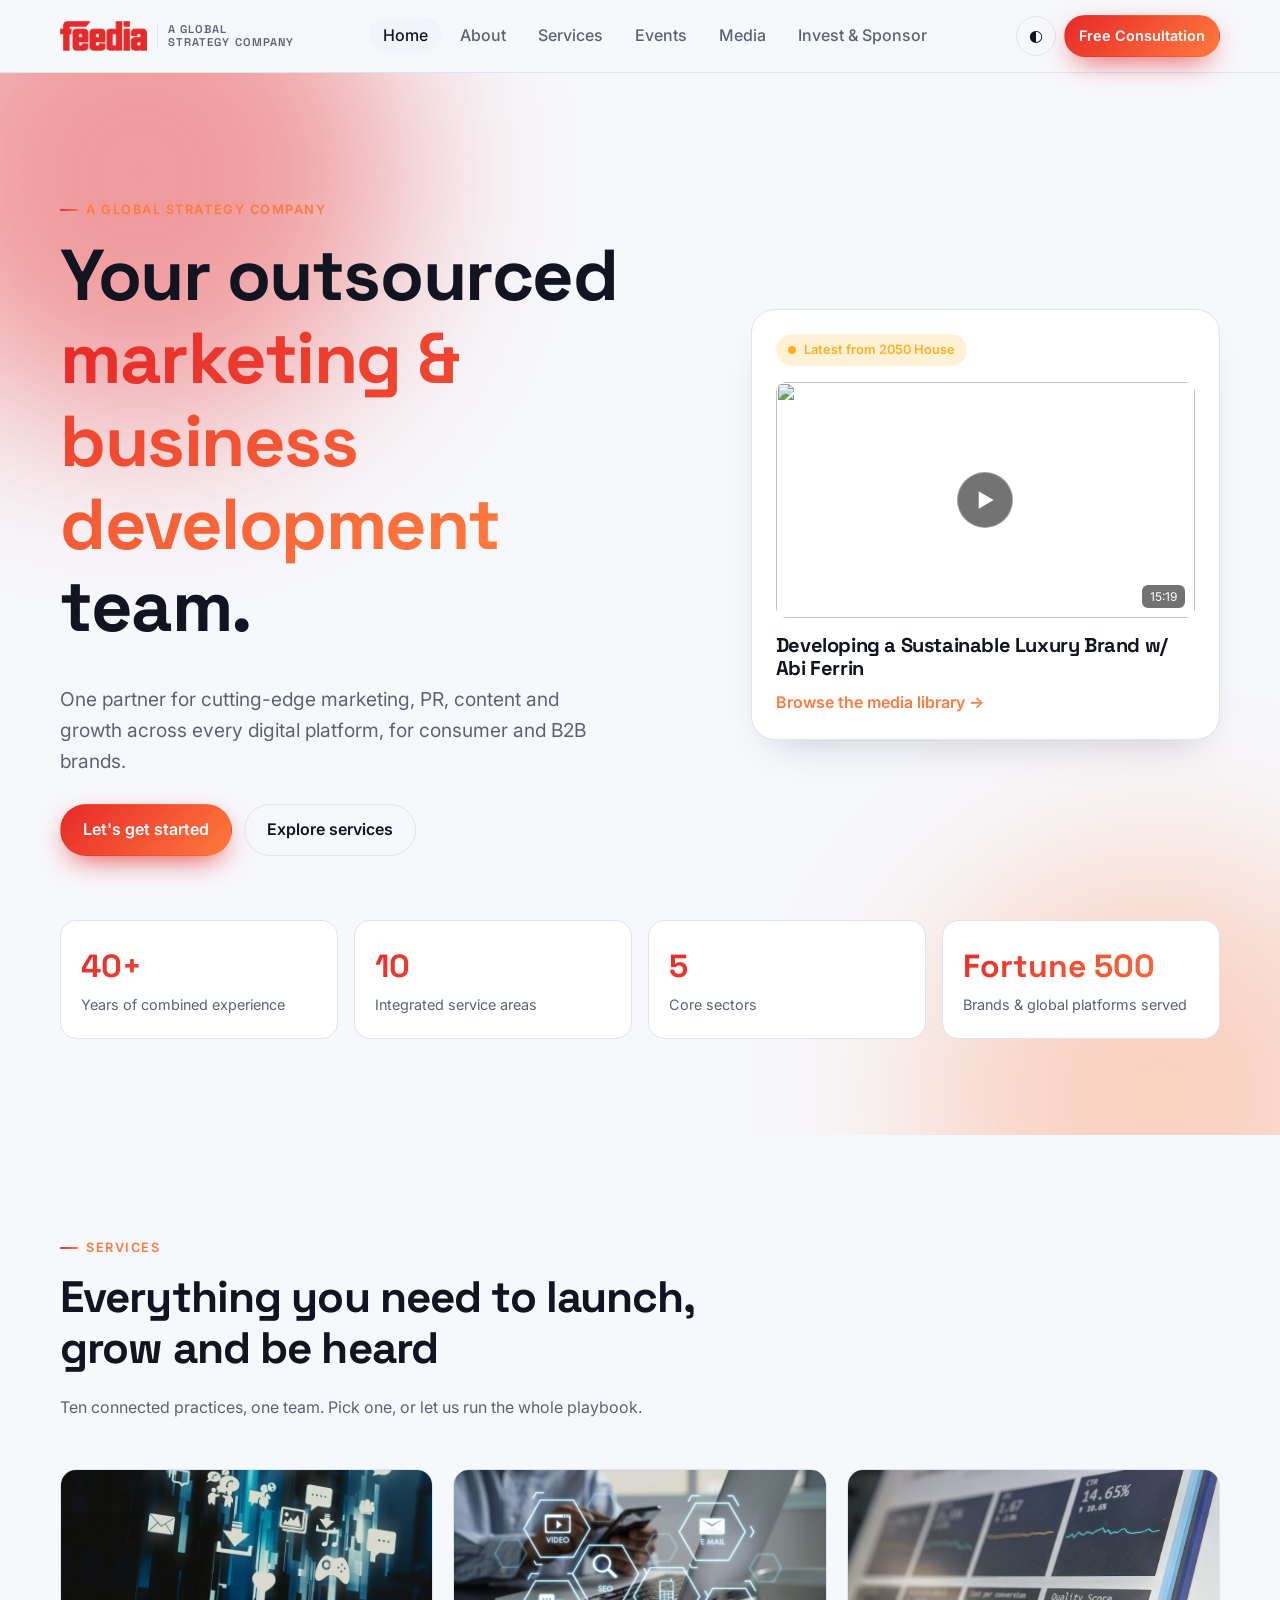
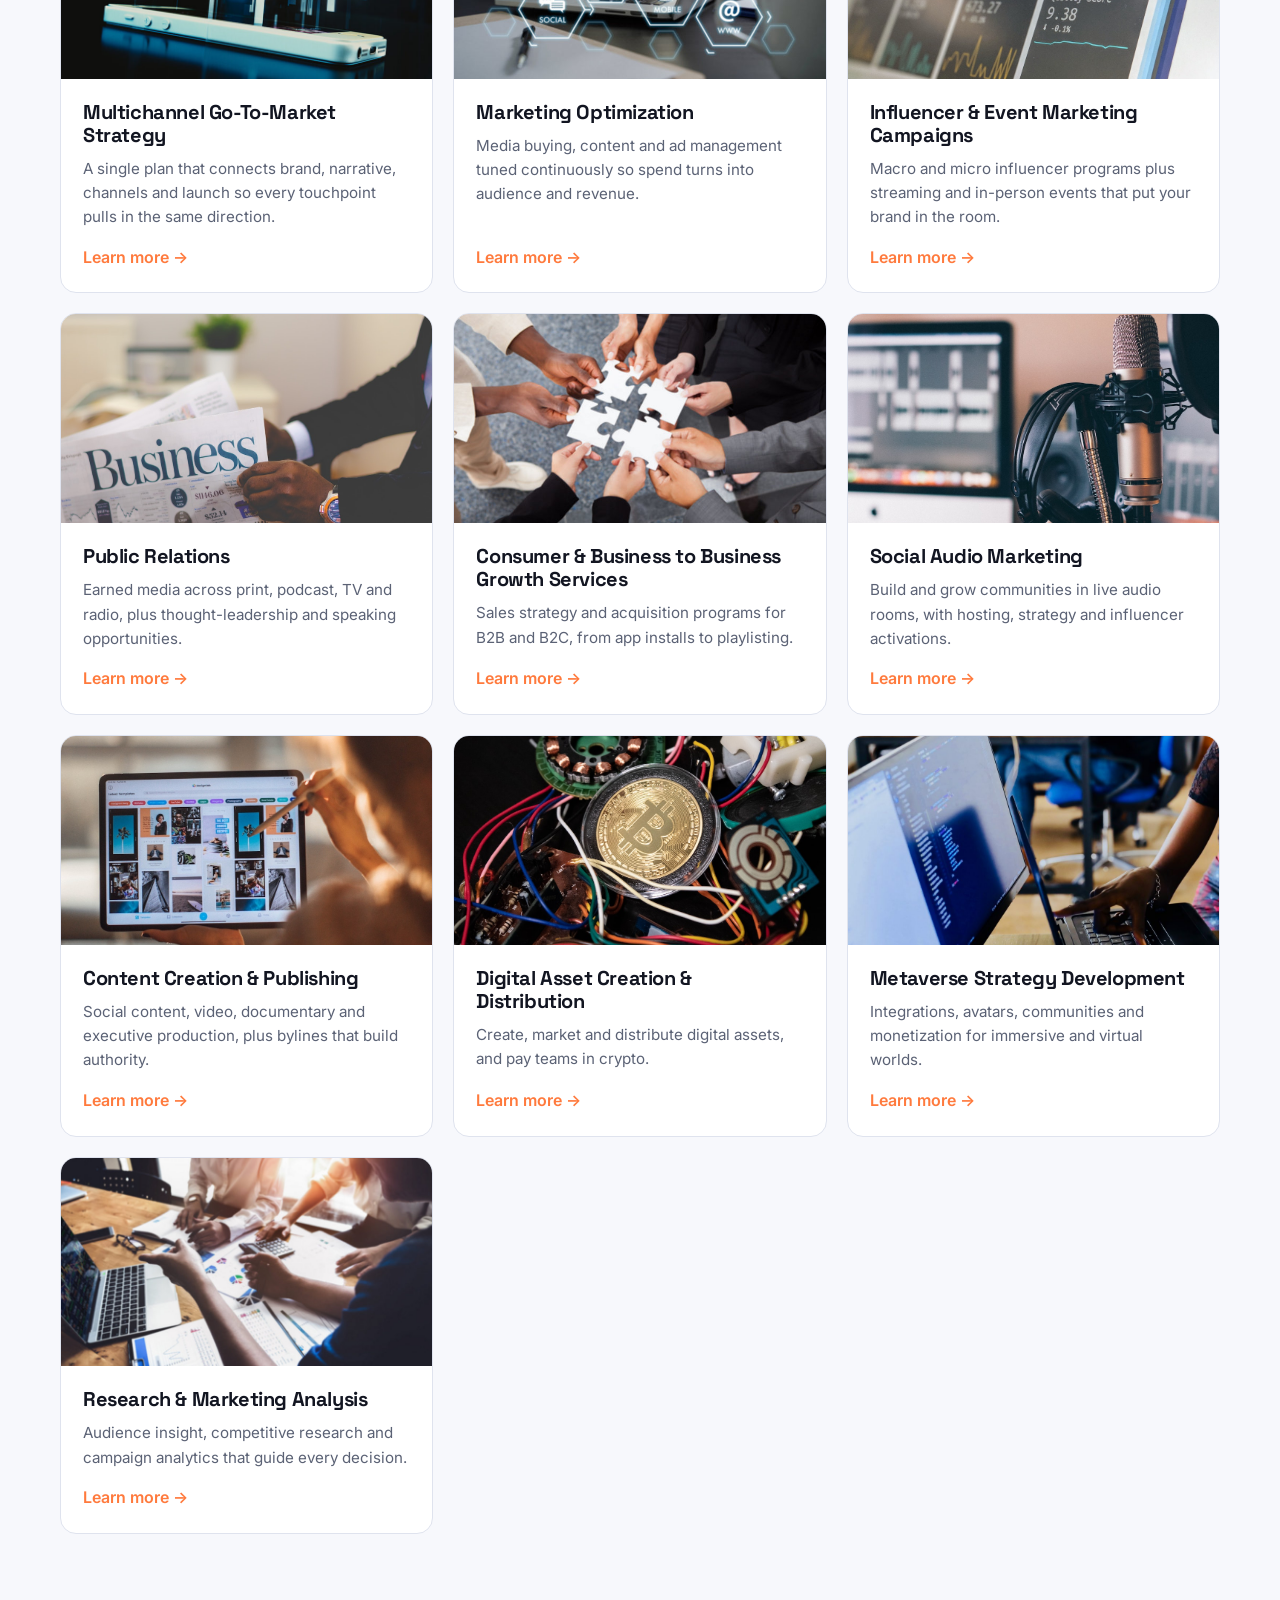
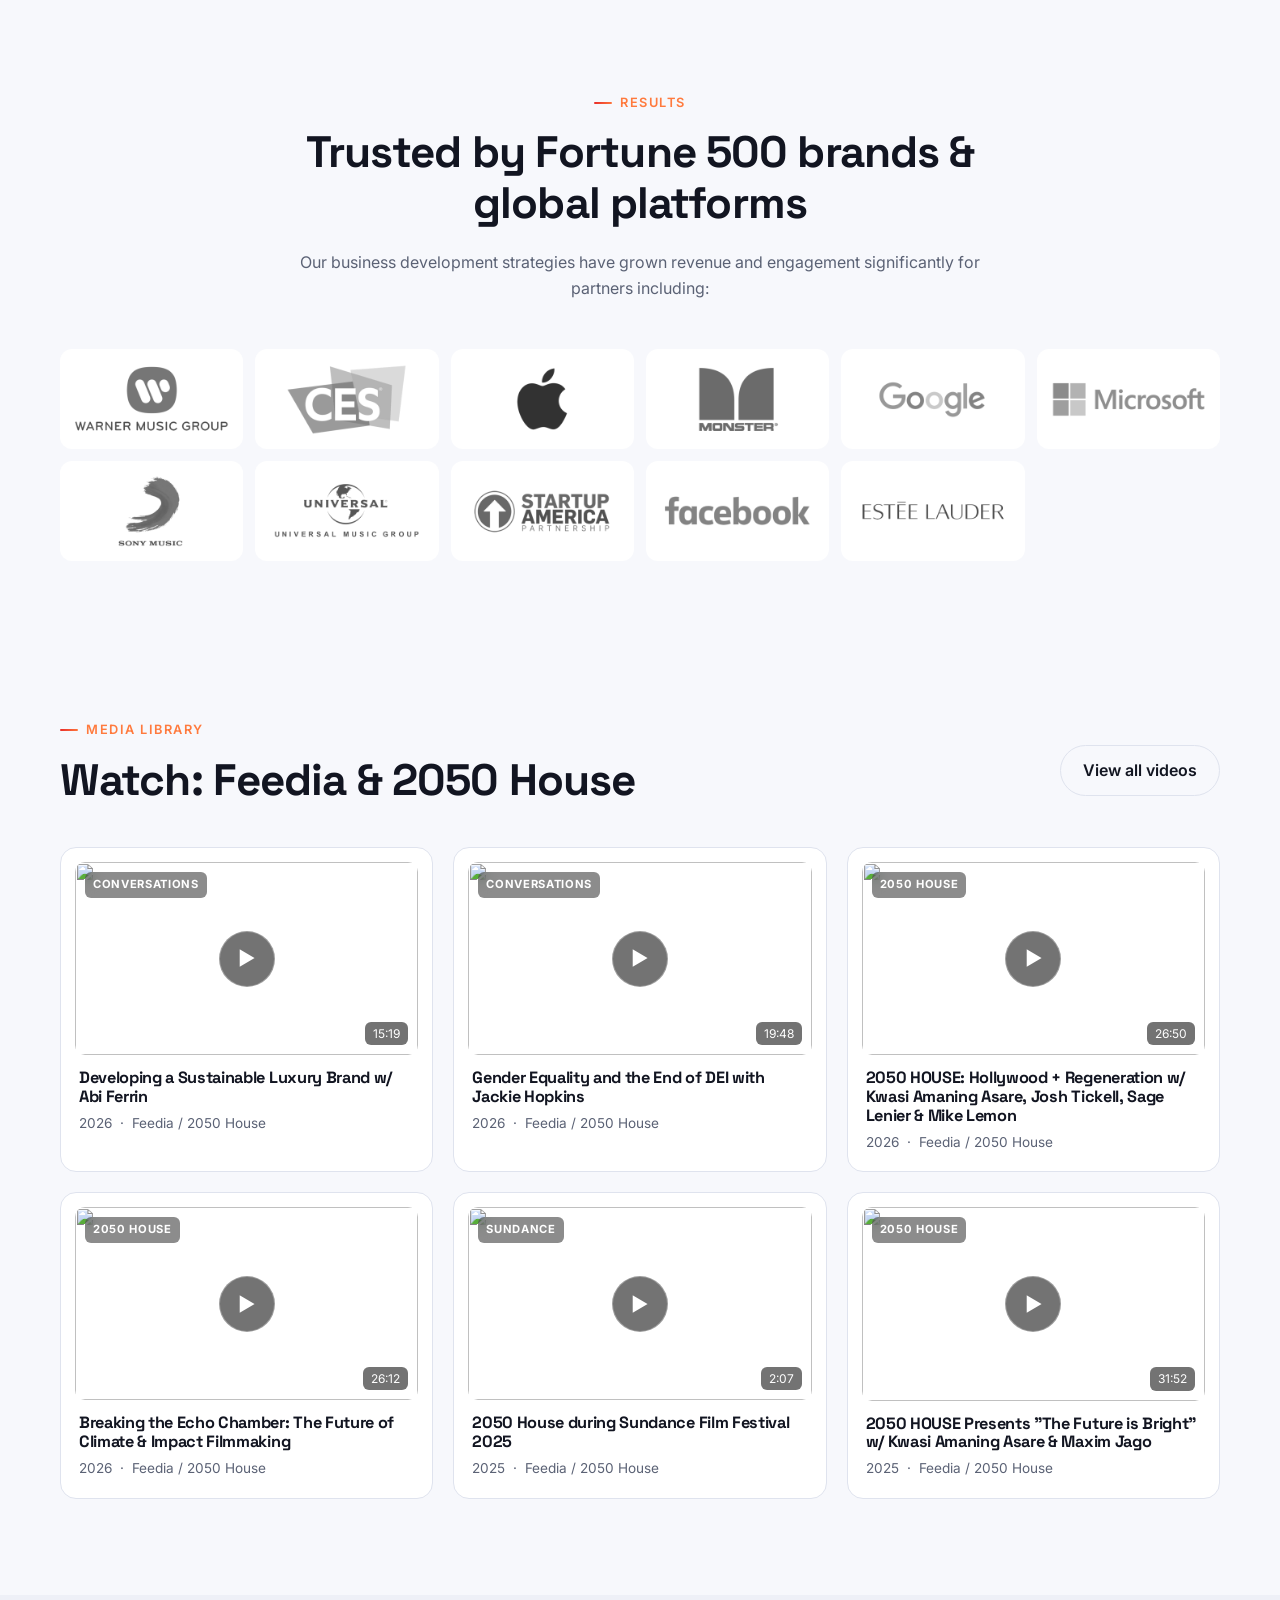
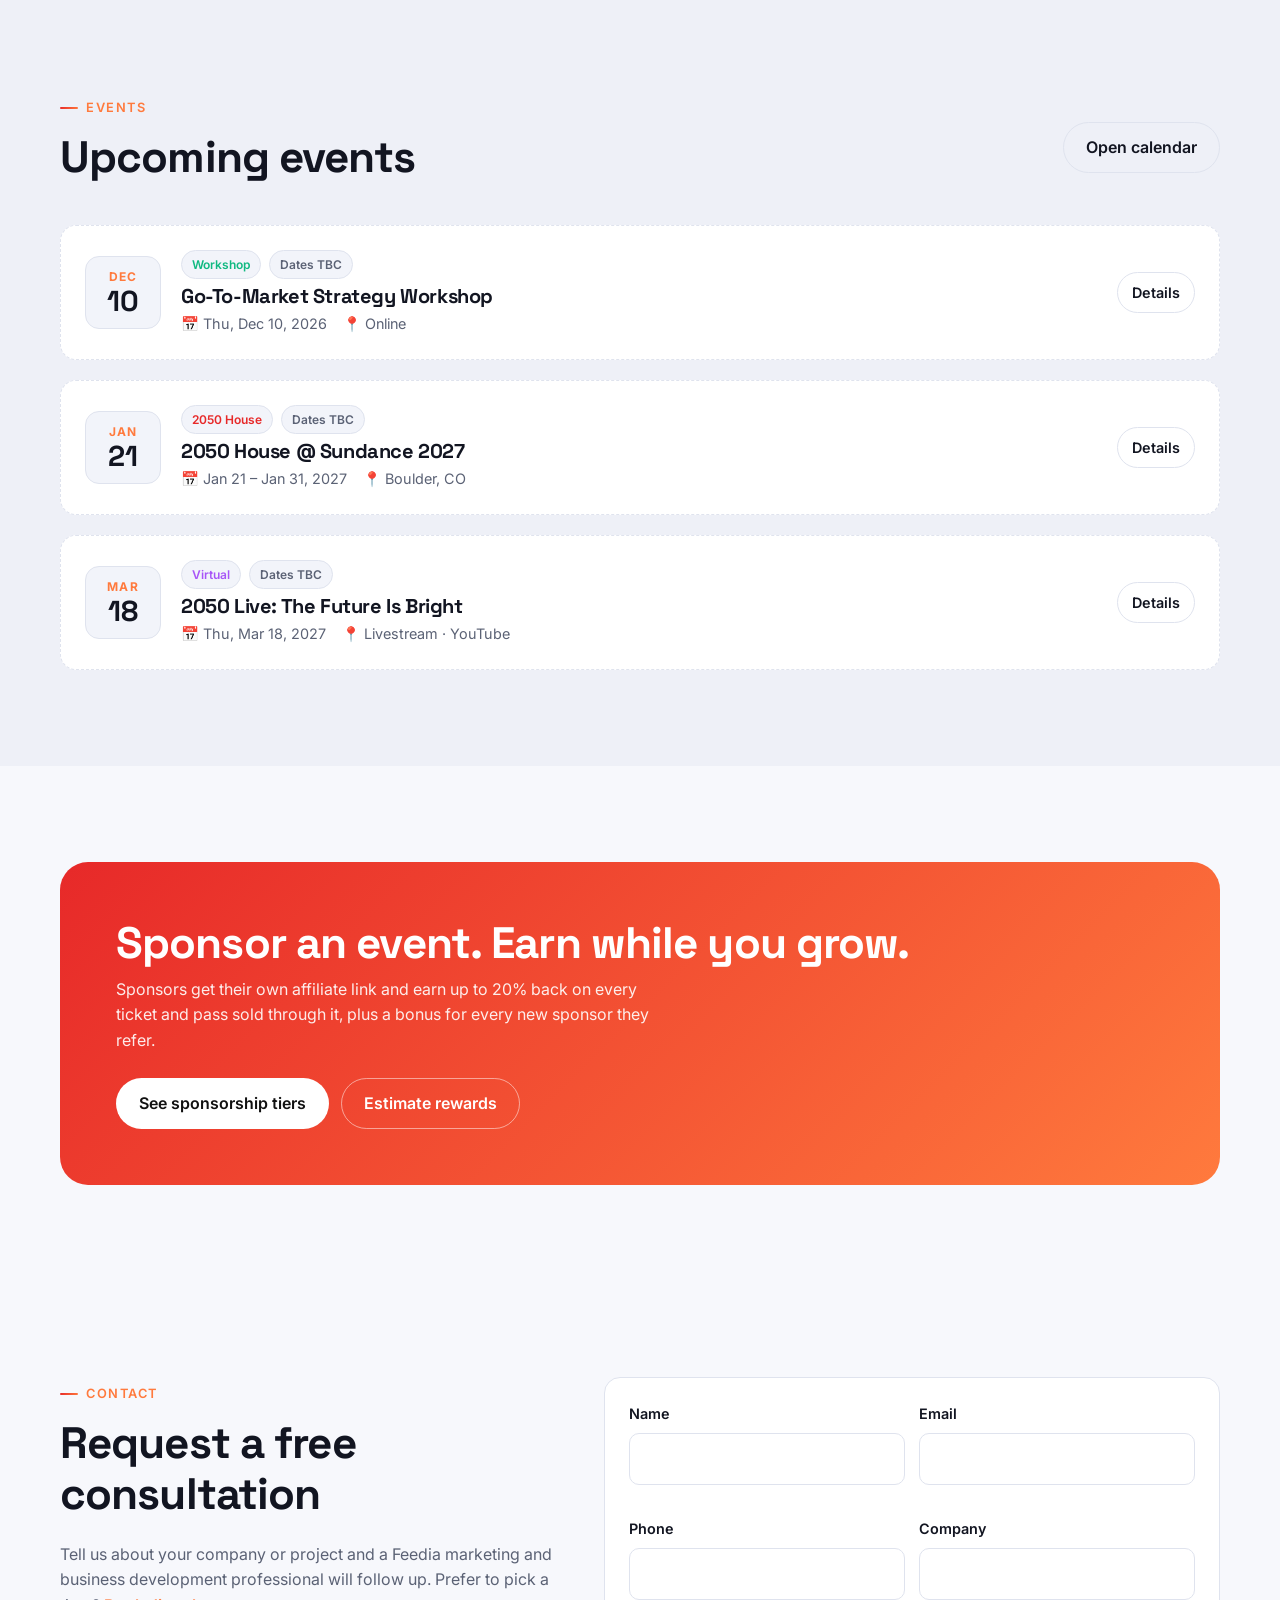
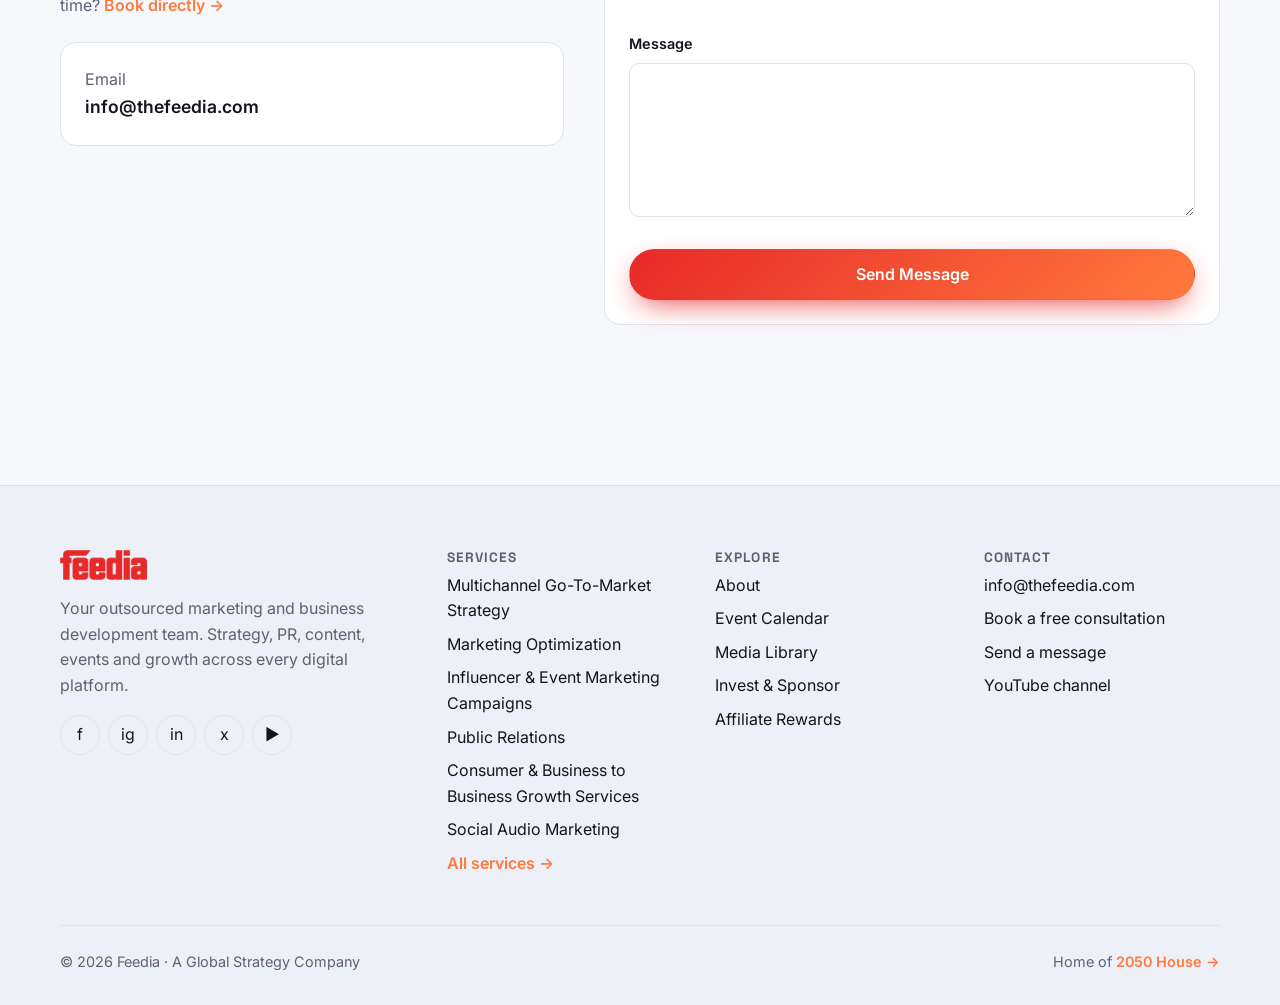
==== index.html @ c8b38d23 "Rebuild thefeedia.com as a modern static site Recreates the Feedia site (home, about, 10 services, c" ====
<!doctype html>
<html lang="en">
<head>
  <meta charset="utf-8">
  <meta name="viewport" content="width=device-width, initial-scale=1">
  <title>Feedia | Your Outsourced Marketing & Business Development Team</title>
  <meta name="description" content="Feedia is a global strategy company: marketing, PR, business development and growth for consumer and B2B brands, and home of 2050 House.">
  <meta property="og:title" content="Feedia | A Global Strategy Company">
  <meta property="og:description" content="Your outsourced marketing and business development team.">
  <meta property="og:image" content="assets/img/feedia-logo.png">
  <link rel="icon" href="assets/img/favicon.png">
  <link rel="preconnect" href="https://fonts.googleapis.com">
  <link rel="preconnect" href="https://fonts.gstatic.com" crossorigin>
  <link href="https://fonts.googleapis.com/css2?family=Inter:wght@400;500;600;700&family=Space+Grotesk:wght@500;700&display=swap" rel="stylesheet">
  <link rel="stylesheet" href="assets/css/styles.css">
</head>
<body data-page="home">
  <header id="site-header"></header>

  <main>
    <!-- Hero -->
    <section class="hero">
      <div class="container">
        <div class="hero-grid">
          <div>
            <span class="eyebrow">A Global Strategy Company</span>
            <h1>Your outsourced <span class="grad-text">marketing &amp; business development</span> team.</h1>
            <p class="lead">One partner for cutting-edge marketing, PR, content and growth across every digital platform, for consumer and B2B brands.</p>
            <div class="hero-cta">
              <a class="btn btn-primary" href="consultation.html">Let's get started</a>
              <a class="btn btn-ghost" href="services.html">Explore services</a>
            </div>
          </div>
          <div class="hero-card reveal" id="hero-feature"></div>
        </div>

        <div class="stats">
          <div class="stat reveal"><strong class="grad-text">40+</strong><span>Years of combined experience</span></div>
          <div class="stat reveal"><strong class="grad-text">10</strong><span>Integrated service areas</span></div>
          <div class="stat reveal"><strong class="grad-text">5</strong><span>Core sectors</span></div>
          <div class="stat reveal"><strong class="grad-text">Fortune 500</strong><span>Brands &amp; global platforms served</span></div>
        </div>
      </div>
    </section>

    <!-- Services -->
    <section class="section" id="services">
      <div class="container">
        <div class="section-head">
          <span class="eyebrow">Services</span>
          <h2>Everything you need to launch, grow and be heard</h2>
          <p class="muted">Ten connected practices, one team. Pick one, or let us run the whole playbook.</p>
        </div>
        <div class="grid grid-3" id="services-grid"></div>
      </div>
    </section>

    <!-- Clients -->
    <section class="section-sm">
      <div class="container">
        <div class="section-head center">
          <span class="eyebrow">Results</span>
          <h2>Trusted by Fortune 500 brands &amp; global platforms</h2>
          <p class="muted">Our business development strategies have grown revenue and engagement significantly for partners including:</p>
        </div>
        <div class="logo-wall" id="logo-wall"></div>
      </div>
    </section>

    <!-- Media -->
    <section class="section">
      <div class="container">
        <div class="toolbar">
          <div class="section-head" style="margin:0">
            <span class="eyebrow">Media Library</span>
            <h2>Watch: Feedia &amp; 2050 House</h2>
          </div>
          <a class="btn btn-ghost" href="media.html">View all videos</a>
        </div>
        <div class="grid grid-3" id="home-media"></div>
      </div>
    </section>

    <!-- Events -->
    <section class="section" style="background:var(--bg-2)">
      <div class="container">
        <div class="toolbar">
          <div class="section-head" style="margin:0">
            <span class="eyebrow">Events</span>
            <h2>Upcoming events</h2>
          </div>
          <a class="btn btn-ghost" href="events.html">Open calendar</a>
        </div>
        <div class="grid" id="home-events"></div>
      </div>
    </section>

    <!-- Sponsor CTA -->
    <section class="section">
      <div class="container">
        <div class="cta-band reveal">
          <div>
            <h2>Sponsor an event. Earn while you grow.</h2>
            <p style="margin:8px 0 0;opacity:.9;max-width:560px">Sponsors get their own affiliate link and earn up to 20% back on every ticket and pass sold through it, plus a bonus for every new sponsor they refer.</p>
          </div>
          <div style="display:flex;gap:12px;flex-wrap:wrap">
            <a class="btn btn-light" href="invest.html">See sponsorship tiers</a>
            <a class="btn btn-ghost" href="invest.html#calculator">Estimate rewards</a>
          </div>
        </div>
      </div>
    </section>

    <!-- Contact -->
    <section class="section" id="contact">
      <div class="container contact-split">
        <div>
          <span class="eyebrow">Contact</span>
          <h2>Request a free consultation</h2>
          <p class="muted">Tell us about your company or project and a Feedia marketing and business development professional will follow up. Prefer to pick a time? <a class="link-arrow" href="consultation.html">Book directly</a></p>
          <div class="card" style="margin-top:24px">
            <p style="margin:0" class="muted">Email</p>
            <a href="mailto:info@thefeedia.com" style="font-weight:600;font-size:1.1rem">info@thefeedia.com</a>
          </div>
        </div>
        <form class="card form-grid" id="contact-form" novalidate>
          <div class="field"><label for="c-name">Name</label><input class="input" id="c-name" name="Name" required autocomplete="name"></div>
          <div class="field"><label for="c-email">Email</label><input class="input" id="c-email" name="Email" type="email" required autocomplete="email"></div>
          <div class="field"><label for="c-phone">Phone</label><input class="input" id="c-phone" name="Phone" type="tel" autocomplete="tel"></div>
          <div class="field"><label for="c-company">Company</label><input class="input" id="c-company" name="Company" autocomplete="organization"></div>
          <div class="field full"><label for="c-msg">Message</label><textarea class="input" id="c-msg" name="Message" rows="5" required></textarea></div>
          <div class="full"><button class="btn btn-primary btn-block" type="submit">Send Message</button></div>
        </form>
      </div>
    </section>
  </main>

  <footer id="site-footer"></footer>

  <script src="assets/js/data.js"></script>
  <script src="assets/js/main.js"></script>
  <script>
    (function () {
      const F = window.FEEDIA, U = window.FeediaUI;

      // Hero feature video
      const hero = F.media.find(m => m.featured) || F.media[0];
      document.getElementById("hero-feature").innerHTML = `
        <span class="live-pill">Latest from 2050 House</span>
        <div class="thumb media-card" data-yt="${hero.yt}" tabindex="0" role="button" aria-label="Play ${U.esc(hero.title)}" style="margin-top:16px;padding:0;cursor:pointer">
          <img src="${U.ytThumb(hero.yt, "hqdefault")}" alt="">
          <span class="play" aria-hidden="true">▶</span>
          <span class="duration">${hero.duration}</span>
        </div>
        <h3 style="margin-top:16px">${U.esc(hero.title)}</h3>
        <a class="link-arrow" href="media.html">Browse the media library</a>`;

      // Services
      document.getElementById("services-grid").innerHTML = F.services.map(s => `
        <a class="card service-card lift reveal" href="services.html#${s.id}">
          <div class="img"><img src="${s.img}" alt="" loading="lazy"></div>
          <div class="body">
            <h3>${s.title}</h3>
            <p>${s.summary}</p>
            <span class="link-arrow">Learn more</span>
          </div>
        </a>`).join("");

      // Logos
      document.getElementById("logo-wall").innerHTML = F.clients.map(c => `<div class="reveal"><img src="${c.logo}" alt="${c.name}" title="${c.name}" loading="lazy"></div>`).join("");

      // Media
      const mediaEl = document.getElementById("home-media");
      mediaEl.innerHTML = F.media.slice(0, 6).map(U.mediaCard).join("");
      U.bindMediaCards(mediaEl);
      U.bindMediaCards(document.getElementById("hero-feature"));

      // Events
      const upcoming = F.events.filter(e => !U.isPast(e)).sort((a, b) => a.date.localeCompare(b.date)).slice(0, 3);
      document.getElementById("home-events").innerHTML = upcoming.length ? upcoming.map(ev => {
        const d = U.parseDate(ev.date), cat = F.categories[ev.category];
        return `<a class="card event-item lift reveal ${ev.tentative ? "tentative" : ""}" href="events.html#${ev.id}">
          <div class="date-chip"><span class="m">${U.MONTHS[d.getMonth()]}</span><span class="d">${d.getDate()}</span></div>
          <div>
            <div style="display:flex;gap:8px;flex-wrap:wrap;margin-bottom:6px"><span class="tag" style="color:${cat.color}">${cat.label}</span>${ev.tentative ? '<span class="tag">Dates TBC</span>' : ""}</div>
            <h3 style="margin:0 0 4px">${U.esc(ev.title)}</h3>
            <div class="event-meta"><span>📅 ${U.fmtRange(ev)}</span><span>📍 ${U.esc(ev.location)}</span></div>
          </div>
          <span class="btn btn-ghost btn-sm">Details</span>
        </a>`;
      }).join("") : `<div class="empty">New events are being scheduled. Check back soon.</div>`;

      U.observeReveal();
      U.wireForm(document.getElementById("contact-form"), d => `Consultation request from ${d.Name}${d.Company ? " (" + d.Company + ")" : ""}`);
    })();
  </script>
</body>
</html>
---- assets/css/styles.css ----
/* =========================================================
   The Feedia — modern site styles
   ========================================================= */
:root {
  --bg: #0b0c10;
  --bg-2: #12141b;
  --surface: #171a23;
  --surface-2: #1e2230;
  --border: #2a2f40;
  --text: #eef0f6;
  --muted: #9aa1b5;
  --brand: #e72929;
  --brand-2: #ff7a3d;
  --accent: #ffb020;
  --success: #2fd38a;
  --warning: #ffb547;
  --radius: 16px;
  --radius-sm: 10px;
  --shadow: 0 20px 50px -20px rgba(0, 0, 0, .6);
  --grad: linear-gradient(135deg, var(--brand) 0%, var(--brand-2) 100%);
  --max: 1200px;
  color-scheme: dark;
}

@media (prefers-color-scheme: light) {
  :root:not([data-theme="dark"]) {
    --bg: #f7f8fc; --bg-2: #eef0f7; --surface: #ffffff; --surface-2: #f2f4fa;
    --border: #dfe3ee; --text: #121521; --muted: #5b6275;
    --shadow: 0 20px 40px -24px rgba(20, 24, 40, .25);
    color-scheme: light;
  }
}
:root[data-theme="light"] {
  --bg: #f7f8fc; --bg-2: #eef0f7; --surface: #ffffff; --surface-2: #f2f4fa;
  --border: #dfe3ee; --text: #121521; --muted: #5b6275;
  --shadow: 0 20px 40px -24px rgba(20, 24, 40, .25);
  color-scheme: light;
}

*, *::before, *::after { box-sizing: border-box; }
html { scroll-behavior: smooth; }
body {
  margin: 0;
  font-family: "Inter", system-ui, -apple-system, "Segoe UI", Roboto, sans-serif;
  background: var(--bg);
  color: var(--text);
  line-height: 1.6;
  -webkit-font-smoothing: antialiased;
}
img { max-width: 100%; display: block; }
a { color: inherit; text-decoration: none; }
button, input, select, textarea { font: inherit; color: inherit; }
h1, h2, h3, h4 { font-family: "Space Grotesk", "Inter", sans-serif; line-height: 1.15; margin: 0 0 .5em; letter-spacing: -.02em; }
h1 { font-size: clamp(2.4rem, 6vw, 4.5rem); }
h2 { font-size: clamp(1.8rem, 4vw, 2.75rem); }
h3 { font-size: 1.25rem; }
p { margin: 0 0 1em; }
.muted { color: var(--muted); }
.grad-text { background: var(--grad); -webkit-background-clip: text; background-clip: text; color: transparent; }
.sr-only { position: absolute; width: 1px; height: 1px; overflow: hidden; clip: rect(0 0 0 0); white-space: nowrap; }

.container { width: 100%; max-width: var(--max); margin: 0 auto; padding: 0 20px; }
.section { padding: 96px 0; }
.section-sm { padding: 56px 0; }
.section-head { max-width: 720px; margin-bottom: 48px; }
.section-head.center { margin-inline: auto; text-align: center; }
.eyebrow {
  display: inline-flex; align-items: center; gap: 8px;
  font-size: .8rem; font-weight: 600; letter-spacing: .12em; text-transform: uppercase;
  color: var(--brand-2); margin-bottom: 14px;
}
.eyebrow::before { content: ""; width: 18px; height: 2px; background: var(--grad); border-radius: 2px; }

/* ---------- Buttons ---------- */
.btn {
  display: inline-flex; align-items: center; justify-content: center; gap: 8px;
  padding: 12px 22px; border-radius: 999px; border: 1px solid transparent;
  font-weight: 600; cursor: pointer; transition: transform .15s ease, box-shadow .2s ease, background .2s ease;
  white-space: nowrap;
}
.btn:hover { transform: translateY(-1px); }
.btn:focus-visible { outline: 2px solid var(--brand-2); outline-offset: 3px; }
.btn-primary { background: var(--grad); color: #fff; box-shadow: 0 10px 30px -10px var(--brand); }
.btn-ghost { background: transparent; border-color: var(--border); }
.btn-ghost:hover { background: var(--surface-2); }
.btn-sm { padding: 8px 14px; font-size: .9rem; }
.btn-block { width: 100%; }

/* ---------- Header ---------- */
.site-header {
  position: sticky; top: 0; z-index: 50;
  background: color-mix(in srgb, var(--bg) 80%, transparent);
  backdrop-filter: saturate(160%) blur(14px);
  border-bottom: 1px solid var(--border);
}
.nav { display: flex; align-items: center; justify-content: space-between; height: 72px; gap: 16px; }
.logo { display: flex; align-items: center; gap: 10px; font-family: "Space Grotesk", sans-serif; font-weight: 700; font-size: 1.25rem; }
.logo img { height: 30px; width: auto; }
.logo small { font-size: .7rem; font-weight: 600; letter-spacing: .1em; text-transform: uppercase; color: var(--muted); border-left: 1px solid var(--border); padding-left: 10px; line-height: 1.2; }
@media (max-width: 520px) { .logo small { display: none; } }
.nav-links { display: flex; align-items: center; gap: 4px; list-style: none; margin: 0; padding: 0; }
.nav-links a { padding: 8px 14px; border-radius: 999px; color: var(--muted); font-weight: 500; transition: color .2s, background .2s; }
.nav-links a:hover, .nav-links a.active { color: var(--text); background: var(--surface-2); }
.nav-actions { display: flex; align-items: center; gap: 8px; }
.icon-btn { width: 40px; height: 40px; border-radius: 999px; border: 1px solid var(--border); background: transparent; cursor: pointer; display: grid; place-items: center; }
.menu-toggle { display: none; }

@media (max-width: 900px) {
  .menu-toggle { display: grid; }
  .nav-links {
    position: fixed; inset: 72px 0 auto 0; flex-direction: column; align-items: stretch;
    background: var(--bg); border-bottom: 1px solid var(--border); padding: 12px 20px 20px;
    transform: translateY(-120%); transition: transform .25s ease; z-index: -1;
  }
  .nav-links.open { transform: translateY(0); }
  .nav-links a { display: block; padding: 12px 14px; }
  .nav-actions .btn { display: none; }
}

/* ---------- Hero ---------- */
.hero { position: relative; padding: 120px 0 96px; overflow: hidden; }
.hero::before, .hero::after {
  content: ""; position: absolute; border-radius: 50%; filter: blur(90px); opacity: .45; z-index: -1;
}
.hero::before { width: 520px; height: 520px; background: var(--brand); top: -160px; left: -120px; }
.hero::after { width: 480px; height: 480px; background: var(--brand-2); bottom: -200px; right: -120px; opacity: .3; }
.hero-grid { display: grid; grid-template-columns: 1.15fr .85fr; gap: 56px; align-items: center; }
.hero p.lead { font-size: 1.2rem; color: var(--muted); max-width: 560px; }
.hero-cta { display: flex; flex-wrap: wrap; gap: 12px; margin-top: 28px; }
.hero-card {
  background: var(--surface); border: 1px solid var(--border); border-radius: 24px; padding: 24px; box-shadow: var(--shadow);
}
.live-pill { display: inline-flex; align-items: center; gap: 8px; font-size: .8rem; font-weight: 600; padding: 6px 12px; border-radius: 999px; background: color-mix(in srgb, var(--accent) 18%, transparent); color: var(--accent); }
.live-pill::before { content: ""; width: 8px; height: 8px; border-radius: 50%; background: var(--accent); animation: pulse 1.6s infinite; }
@keyframes pulse { 0%,100% { opacity: 1 } 50% { opacity: .3 } }
.stats { display: grid; grid-template-columns: repeat(4, 1fr); gap: 16px; margin-top: 64px; }
.stat { background: var(--surface); border: 1px solid var(--border); border-radius: var(--radius); padding: 20px; }
.stat strong { display: block; font-family: "Space Grotesk", sans-serif; font-size: 2rem; }
.stat span { color: var(--muted); font-size: .9rem; }
@media (max-width: 900px) {
  .hero { padding: 72px 0 64px; }
  .hero-grid { grid-template-columns: 1fr; }
  .stats { grid-template-columns: repeat(2, 1fr); }
}

.page-hero { padding: 80px 0 40px; position: relative; overflow: hidden; }
.page-hero::before { content: ""; position: absolute; width: 600px; height: 400px; border-radius: 50%; background: var(--brand); filter: blur(120px); opacity: .25; top: -200px; left: 50%; transform: translateX(-50%); z-index: -1; }
.page-hero p { color: var(--muted); font-size: 1.15rem; max-width: 640px; }

/* ---------- Cards & grids ---------- */
.grid { display: grid; gap: 20px; }
.grid-2 { grid-template-columns: repeat(2, 1fr); }
.grid-3 { grid-template-columns: repeat(3, 1fr); }
.grid-4 { grid-template-columns: repeat(4, 1fr); }
@media (max-width: 1000px) { .grid-4 { grid-template-columns: repeat(2, 1fr); } .grid-3 { grid-template-columns: repeat(2, 1fr); } }
@media (max-width: 640px) { .grid-2, .grid-3, .grid-4 { grid-template-columns: 1fr; } }

.card {
  background: var(--surface); border: 1px solid var(--border); border-radius: var(--radius); padding: 24px;
  transition: transform .2s ease, border-color .2s ease, box-shadow .2s ease;
}
.card:hover { border-color: color-mix(in srgb, var(--brand) 50%, var(--border)); }
.card.lift:hover { transform: translateY(-4px); box-shadow: var(--shadow); }
.card-icon { width: 48px; height: 48px; border-radius: 12px; display: grid; place-items: center; font-size: 1.4rem; background: color-mix(in srgb, var(--brand) 18%, transparent); margin-bottom: 16px; }

.tag { display: inline-flex; align-items: center; padding: 4px 10px; font-size: .75rem; font-weight: 600; border-radius: 999px; background: var(--surface-2); border: 1px solid var(--border); color: var(--muted); }
.tag.brand { background: color-mix(in srgb, var(--brand) 18%, transparent); color: #ff6b6b; border-color: transparent; }
.tag.cyan { background: color-mix(in srgb, var(--brand-2) 16%, transparent); color: var(--brand-2); border-color: transparent; }
.tag.pink { background: color-mix(in srgb, var(--accent) 16%, transparent); color: var(--accent); border-color: transparent; }
.tag.green { background: color-mix(in srgb, var(--success) 16%, transparent); color: var(--success); border-color: transparent; }

/* thumbnail (generated gradient art) */
.thumb { position: relative; aspect-ratio: 16/9; border-radius: var(--radius-sm); overflow: hidden; display: grid; place-items: center; color: #fff; font-size: 2.2rem; }
.thumb .badge { position: absolute; top: 10px; left: 10px; font-size: .7rem; font-weight: 700; letter-spacing: .06em; text-transform: uppercase; background: rgba(0,0,0,.45); padding: 4px 8px; border-radius: 6px; backdrop-filter: blur(6px); }
.thumb .duration { position: absolute; bottom: 10px; right: 10px; font-size: .75rem; background: rgba(0,0,0,.55); padding: 2px 8px; border-radius: 6px; }

/* ---------- Event list items ---------- */
.event-item { display: grid; grid-template-columns: 76px 1fr auto; gap: 20px; align-items: center; }
.date-chip { text-align: center; border-radius: 14px; padding: 10px 0; background: var(--surface-2); border: 1px solid var(--border); }
.date-chip .m { display: block; font-size: .75rem; letter-spacing: .1em; text-transform: uppercase; color: var(--brand-2); font-weight: 700; }
.date-chip .d { display: block; font-family: "Space Grotesk", sans-serif; font-size: 1.8rem; font-weight: 700; line-height: 1.1; }
.event-meta { display: flex; flex-wrap: wrap; gap: 8px 16px; color: var(--muted); font-size: .9rem; }
@media (max-width: 640px) { .event-item { grid-template-columns: 64px 1fr; } .event-item > .btn, .event-item > .actions { grid-column: 1 / -1; } }

/* ---------- Calendar ---------- */
.toolbar { display: flex; flex-wrap: wrap; gap: 12px; align-items: center; justify-content: space-between; margin-bottom: 20px; }
.toolbar .group { display: flex; flex-wrap: wrap; gap: 8px; align-items: center; }
.seg { display: inline-flex; padding: 4px; background: var(--surface); border: 1px solid var(--border); border-radius: 999px; }
.seg button { border: 0; background: transparent; padding: 8px 16px; border-radius: 999px; cursor: pointer; color: var(--muted); font-weight: 600; }
.seg button.active { background: var(--surface-2); color: var(--text); box-shadow: inset 0 0 0 1px var(--border); }
.chip { border: 1px solid var(--border); background: var(--surface); padding: 8px 14px; border-radius: 999px; cursor: pointer; font-size: .9rem; color: var(--muted); font-weight: 500; }
.chip.active { background: var(--grad); color: #fff; border-color: transparent; }
.input, .select, textarea.input {
  width: 100%; padding: 12px 14px; border-radius: var(--radius-sm); border: 1px solid var(--border); background: var(--surface); outline: none; transition: border-color .2s;
}
.input:focus, .select:focus { border-color: var(--brand); }
.search { position: relative; min-width: 240px; }
.search .input { padding-left: 40px; border-radius: 999px; }
.search::before { content: "⌕"; position: absolute; left: 14px; top: 50%; transform: translateY(-52%); color: var(--muted); font-size: 1.2rem; }

.calendar { background: var(--surface); border: 1px solid var(--border); border-radius: var(--radius); overflow: hidden; }
.cal-head { display: flex; align-items: center; justify-content: space-between; padding: 16px 20px; border-bottom: 1px solid var(--border); }
.cal-head h3 { margin: 0; }
.cal-grid { display: grid; grid-template-columns: repeat(7, minmax(0, 1fr)); }
.cal-dow { padding: 10px; text-align: center; font-size: .75rem; font-weight: 700; letter-spacing: .08em; text-transform: uppercase; color: var(--muted); border-bottom: 1px solid var(--border); }
.cal-cell { min-height: 112px; padding: 8px; border-right: 1px solid var(--border); border-bottom: 1px solid var(--border); position: relative; }
.cal-cell:nth-child(7n) { border-right: 0; }
.cal-cell.other { opacity: .35; }
.cal-cell.today .num { background: var(--grad); color: #fff; }
.cal-cell .num { display: inline-grid; place-items: center; width: 28px; height: 28px; border-radius: 50%; font-size: .85rem; font-weight: 600; }
.cal-event { display: block; width: 100%; text-align: left; margin-top: 4px; padding: 4px 8px; font-size: .75rem; font-weight: 600; border-radius: 6px; border: 0; cursor: pointer; overflow: hidden; text-overflow: ellipsis; white-space: nowrap; color: #fff; }
@media (max-width: 720px) {
  .cal-cell { min-height: 64px; padding: 4px; }
  .cal-event { font-size: 0; height: 6px; padding: 0; margin-top: 3px; }
}

/* ---------- Modal / lightbox ---------- */
.modal { position: fixed; inset: 0; z-index: 100; display: none; align-items: center; justify-content: center; padding: 20px; background: rgba(5, 6, 10, .75); backdrop-filter: blur(8px); }
.modal.open { display: flex; animation: fade .2s ease; }
@keyframes fade { from { opacity: 0 } to { opacity: 1 } }
.modal-box { position: relative; width: 100%; max-width: 760px; max-height: 90vh; overflow: auto; background: var(--surface); border: 1px solid var(--border); border-radius: 20px; padding: 28px; box-shadow: var(--shadow); }
.modal-close { position: absolute; top: 14px; right: 14px; }
.player { aspect-ratio: 16/9; border-radius: var(--radius-sm); overflow: hidden; background: #000; margin-bottom: 20px; display: grid; place-items: center; }
.player iframe, .player video { width: 100%; height: 100%; border: 0; }

/* ---------- Pricing / tiers ---------- */
.tier { display: flex; flex-direction: column; position: relative; }
.tier.featured { border-color: transparent; background: linear-gradient(var(--surface), var(--surface)) padding-box, var(--grad) border-box; border: 1px solid transparent; }
.tier .price { font-family: "Space Grotesk", sans-serif; font-size: 2.4rem; font-weight: 700; }
.tier .price small { font-size: 1rem; color: var(--muted); font-weight: 500; }
.tier ul { list-style: none; padding: 0; margin: 20px 0 24px; display: grid; gap: 10px; flex: 1; }
.tier li { display: flex; gap: 10px; color: var(--muted); }
.tier li::before { content: "✓"; color: var(--success); font-weight: 700; }
.ribbon { position: absolute; top: -12px; right: 20px; background: var(--grad); color: #fff; font-size: .75rem; font-weight: 700; padding: 4px 12px; border-radius: 999px; }
.reward-rate { display: flex; align-items: baseline; gap: 6px; padding: 10px 14px; border-radius: 10px; background: color-mix(in srgb, var(--success) 12%, transparent); color: var(--success); font-weight: 600; margin-top: 12px; }

/* calculator */
.calc { display: grid; grid-template-columns: 1fr 1fr; gap: 28px; }
.field { display: grid; gap: 8px; margin-bottom: 18px; }
.field label { font-weight: 600; font-size: .9rem; }
.field .row { display: flex; justify-content: space-between; color: var(--muted); font-size: .85rem; }
input[type="range"] { width: 100%; accent-color: var(--brand); }
.result-box { background: var(--bg-2); border: 1px solid var(--border); border-radius: var(--radius); padding: 24px; }
.result-line { display: flex; justify-content: space-between; padding: 10px 0; border-bottom: 1px dashed var(--border); color: var(--muted); }
.result-line strong { color: var(--text); }
.result-total { font-family: "Space Grotesk", sans-serif; font-size: 2.6rem; font-weight: 700; }
@media (max-width: 820px) { .calc { grid-template-columns: 1fr; } }

.steps { counter-reset: step; }
.step { position: relative; padding-left: 64px; }
.step::before { counter-increment: step; content: counter(step); position: absolute; left: 0; top: 0; width: 44px; height: 44px; border-radius: 12px; display: grid; place-items: center; background: var(--grad); color: #fff; font-weight: 700; font-family: "Space Grotesk", sans-serif; }

.ref-box { display: flex; gap: 8px; }
.ref-box .input { font-family: ui-monospace, SFMono-Regular, Menlo, monospace; font-size: .9rem; }

/* table */
.table-wrap { overflow-x: auto; border: 1px solid var(--border); border-radius: var(--radius); }
table { width: 100%; border-collapse: collapse; min-width: 560px; }
th, td { padding: 14px 16px; text-align: left; border-bottom: 1px solid var(--border); }
th { font-size: .8rem; text-transform: uppercase; letter-spacing: .06em; color: var(--muted); background: var(--surface); }
tr:last-child td { border-bottom: 0; }

/* ---------- CTA & footer ---------- */
.cta-band { border-radius: 28px; padding: 56px; background: var(--grad); color: #fff; display: flex; flex-wrap: wrap; gap: 24px; align-items: center; justify-content: space-between; }
.cta-band h2 { margin: 0; }
.cta-band .btn-ghost { border-color: rgba(255,255,255,.5); color: #fff; }
.cta-band .btn-light { background: #fff; color: #111; }
@media (max-width: 640px) { .cta-band { padding: 32px 24px; } }

.newsletter { display: flex; gap: 8px; max-width: 440px; }
.newsletter .input { border-radius: 999px; }

.site-footer { border-top: 1px solid var(--border); padding: 64px 0 32px; margin-top: 64px; background: var(--bg-2); }
.footer-grid { display: grid; grid-template-columns: 1.5fr 1fr 1fr 1fr; gap: 32px; }
.footer-grid h4 { font-size: .85rem; text-transform: uppercase; letter-spacing: .08em; color: var(--muted); }
.footer-grid ul { list-style: none; padding: 0; margin: 0; display: grid; gap: 8px; }
.footer-grid a:hover { color: var(--brand-2); }
.socials { display: flex; gap: 8px; margin-top: 16px; }
.footer-bottom { display: flex; flex-wrap: wrap; justify-content: space-between; gap: 12px; margin-top: 48px; padding-top: 24px; border-top: 1px solid var(--border); color: var(--muted); font-size: .9rem; }
@media (max-width: 820px) { .footer-grid { grid-template-columns: 1fr 1fr; } }
@media (max-width: 520px) { .footer-grid { grid-template-columns: 1fr; } }

.toast { position: fixed; bottom: 24px; left: 50%; transform: translate(-50%, 140%); background: var(--surface-2); border: 1px solid var(--border); padding: 12px 20px; border-radius: 999px; box-shadow: var(--shadow); transition: transform .3s ease; z-index: 200; font-weight: 500; }
.toast.show { transform: translate(-50%, 0); }

.empty { text-align: center; padding: 48px 20px; color: var(--muted); border: 1px dashed var(--border); border-radius: var(--radius); }

.reveal { opacity: 0; transform: translateY(16px); transition: opacity .6s ease, transform .6s ease; }
.reveal.in { opacity: 1; transform: none; }
@media (prefers-reduced-motion: reduce) { .reveal { opacity: 1; transform: none; transition: none; } html { scroll-behavior: auto; } }

/* ---------- Feedia additions ---------- */
.thumb img { position: absolute; inset: 0; width: 100%; height: 100%; object-fit: cover; transition: transform .4s ease; }
.media-card { cursor: pointer; padding: 14px; }
.media-card:hover .thumb img { transform: scale(1.04); }
.media-card .play { position: absolute; width: 56px; height: 56px; border-radius: 50%; background: rgba(0,0,0,.55); display: grid; place-items: center; font-size: 1.2rem; backdrop-filter: blur(6px); border: 1px solid rgba(255,255,255,.3); transition: background .2s; }
.media-card:hover .play { background: var(--brand); }
.media-card h3 { font-size: 1.02rem; margin: 14px 4px 6px; }
.media-card .meta { display: flex; gap: 8px; flex-wrap: wrap; margin: 0 4px 4px; color: var(--muted); font-size: .85rem; align-items: center; }

.feature-video { display: grid; grid-template-columns: 1.4fr 1fr; gap: 32px; align-items: center; }
@media (max-width: 900px) { .feature-video { grid-template-columns: 1fr; } }

.logo-wall { display: grid; grid-template-columns: repeat(6, minmax(0, 1fr)); gap: 12px; }
.logo-wall > div { min-width: 0; }
.logo-wall div { background: #fff; border-radius: 12px; padding: 14px; display: grid; place-items: center; aspect-ratio: 2.2/1; }
.logo-wall img { max-height: 100%; object-fit: contain; filter: grayscale(1); opacity: .8; transition: filter .2s, opacity .2s; }
.logo-wall div:hover img { filter: none; opacity: 1; }
@media (max-width: 900px) { .logo-wall { grid-template-columns: repeat(3, 1fr); } }
@media (max-width: 480px) { .logo-wall { grid-template-columns: repeat(2, 1fr); } }

.service-card { padding: 0; overflow: hidden; display: flex; flex-direction: column; }
.service-card .img { aspect-ratio: 16/9; overflow: hidden; }
.service-card .img img { width: 100%; height: 100%; object-fit: cover; transition: transform .4s ease; }
.service-card:hover .img img { transform: scale(1.05); }
.service-card .body { padding: 22px; flex: 1; display: flex; flex-direction: column; }
.service-card .body p { color: var(--muted); font-size: .95rem; flex: 1; }
.link-arrow { color: var(--brand-2); font-weight: 600; }
.link-arrow::after { content: " →"; }

.service-detail { display: grid; grid-template-columns: 1fr 1fr; gap: 48px; align-items: center; padding: 64px 0; border-bottom: 1px solid var(--border); scroll-margin-top: 90px; }
.service-detail:nth-child(even) .service-img { order: 2; }
.service-img { border-radius: 20px; overflow: hidden; aspect-ratio: 4/3; box-shadow: var(--shadow); }
.service-img img { width: 100%; height: 100%; object-fit: cover; }
.checklist { list-style: none; padding: 0; margin: 20px 0 0; display: grid; gap: 10px; }
.checklist li { display: flex; gap: 12px; align-items: flex-start; padding: 12px 14px; background: var(--surface); border: 1px solid var(--border); border-radius: 12px; }
.checklist li::before { content: ""; flex: none; width: 8px; height: 8px; margin-top: 9px; border-radius: 50%; background: var(--grad); }
@media (max-width: 860px) { .service-detail { grid-template-columns: 1fr; gap: 24px; padding: 40px 0; } .service-detail:nth-child(even) .service-img { order: 0; } }

.service-nav { max-width: 100%; display: flex; gap: 8px; overflow-x: auto; padding-bottom: 6px; scrollbar-width: thin; }
.service-nav a { flex: none; }

.about-split { display: grid; grid-template-columns: 1fr 1fr; gap: 48px; align-items: center; }
.about-split img { border-radius: 20px; box-shadow: var(--shadow); }
@media (max-width: 860px) { .about-split { grid-template-columns: 1fr; } }

.form-grid { display: grid; grid-template-columns: 1fr 1fr; gap: 14px; }
.form-grid .full { grid-column: 1 / -1; }
@media (max-width: 560px) { .form-grid { grid-template-columns: 1fr; } }
.contact-split { display: grid; grid-template-columns: .9fr 1.1fr; gap: 40px; }
@media (max-width: 860px) { .contact-split { grid-template-columns: 1fr; } }

.calendly-inline-widget { min-width: 300px; height: 720px; border-radius: var(--radius); overflow: hidden; background: #fff; }
.tentative { border-style: dashed !important; }

.service-detail > *, .grid > *, .contact-split > *, .about-split > *, .hero-grid > *, .calc > * { min-width: 0; }
.page-hero .container { min-width: 0; }
#cat-filters .chip.active { background: var(--surface-2); color: var(--text); border-color: var(--border); }
#cat-filters .chip:not(.active) { opacity: .55; text-decoration: line-through; }
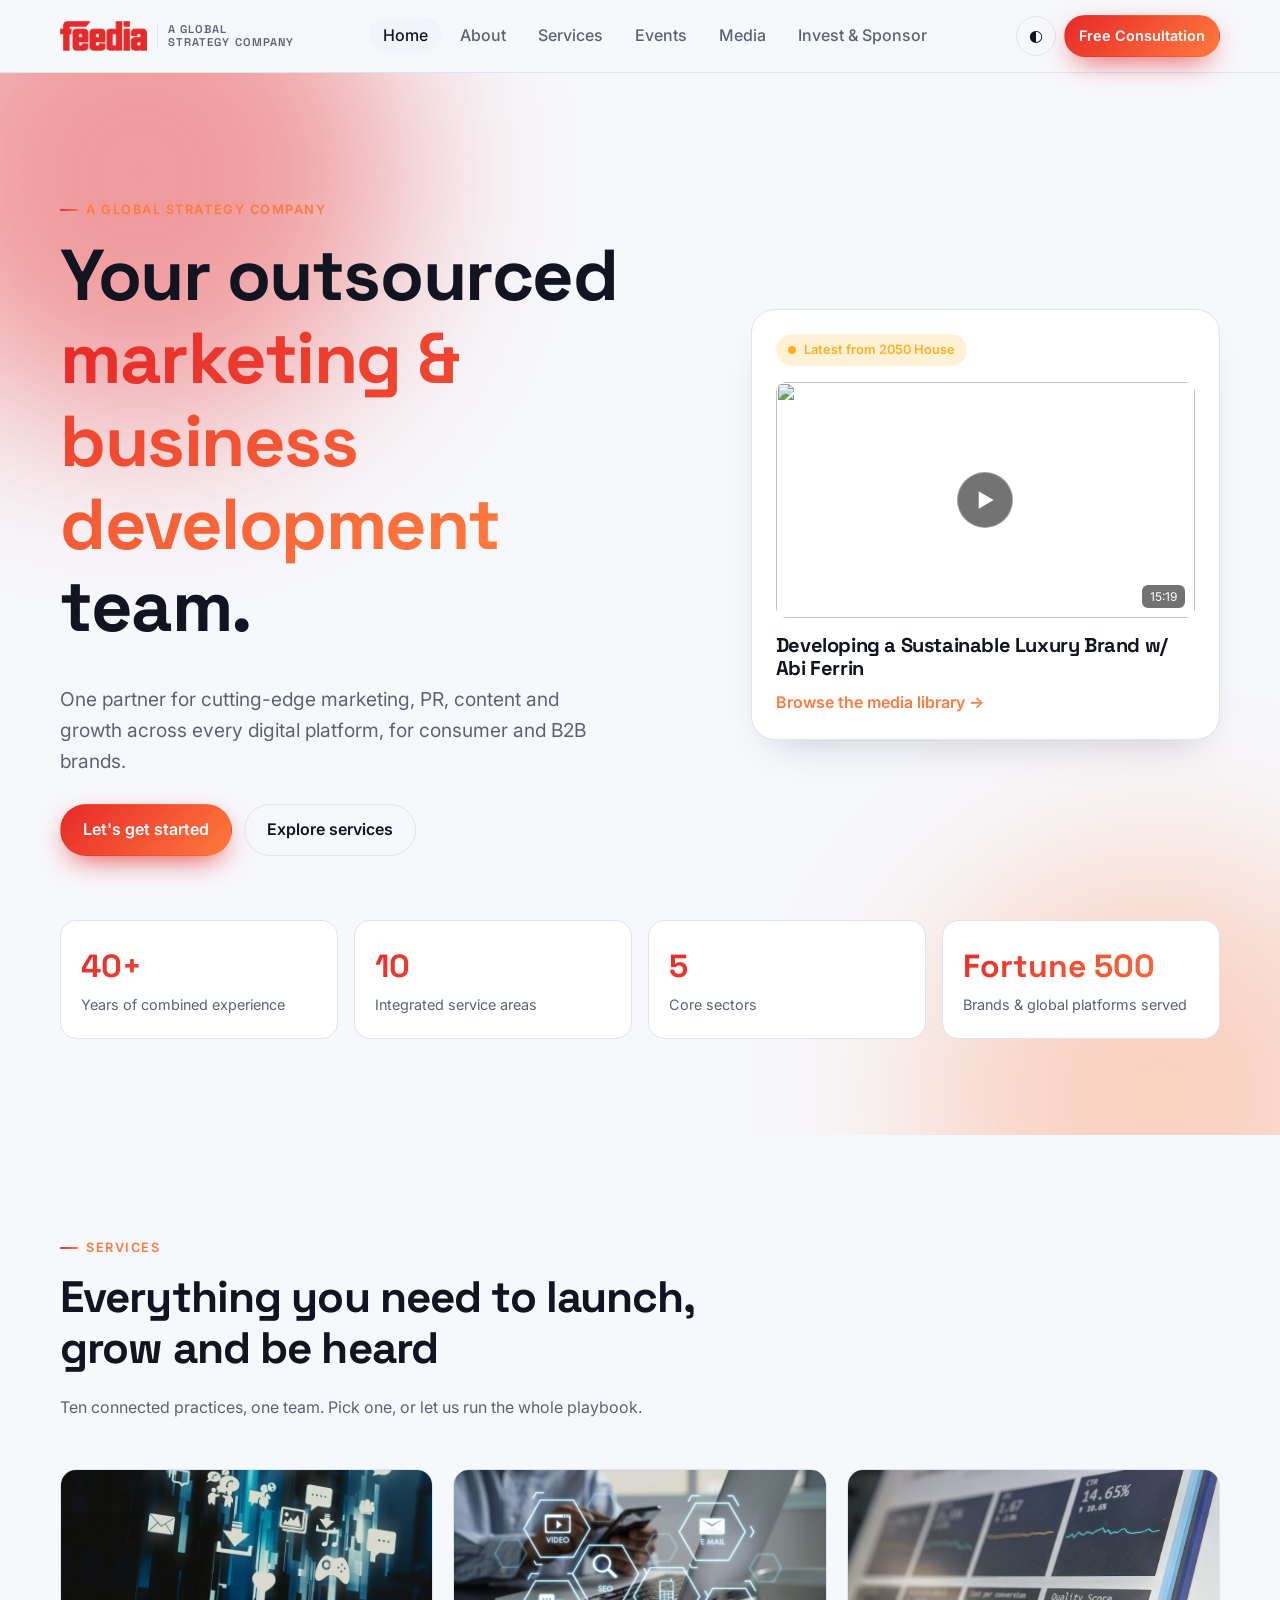
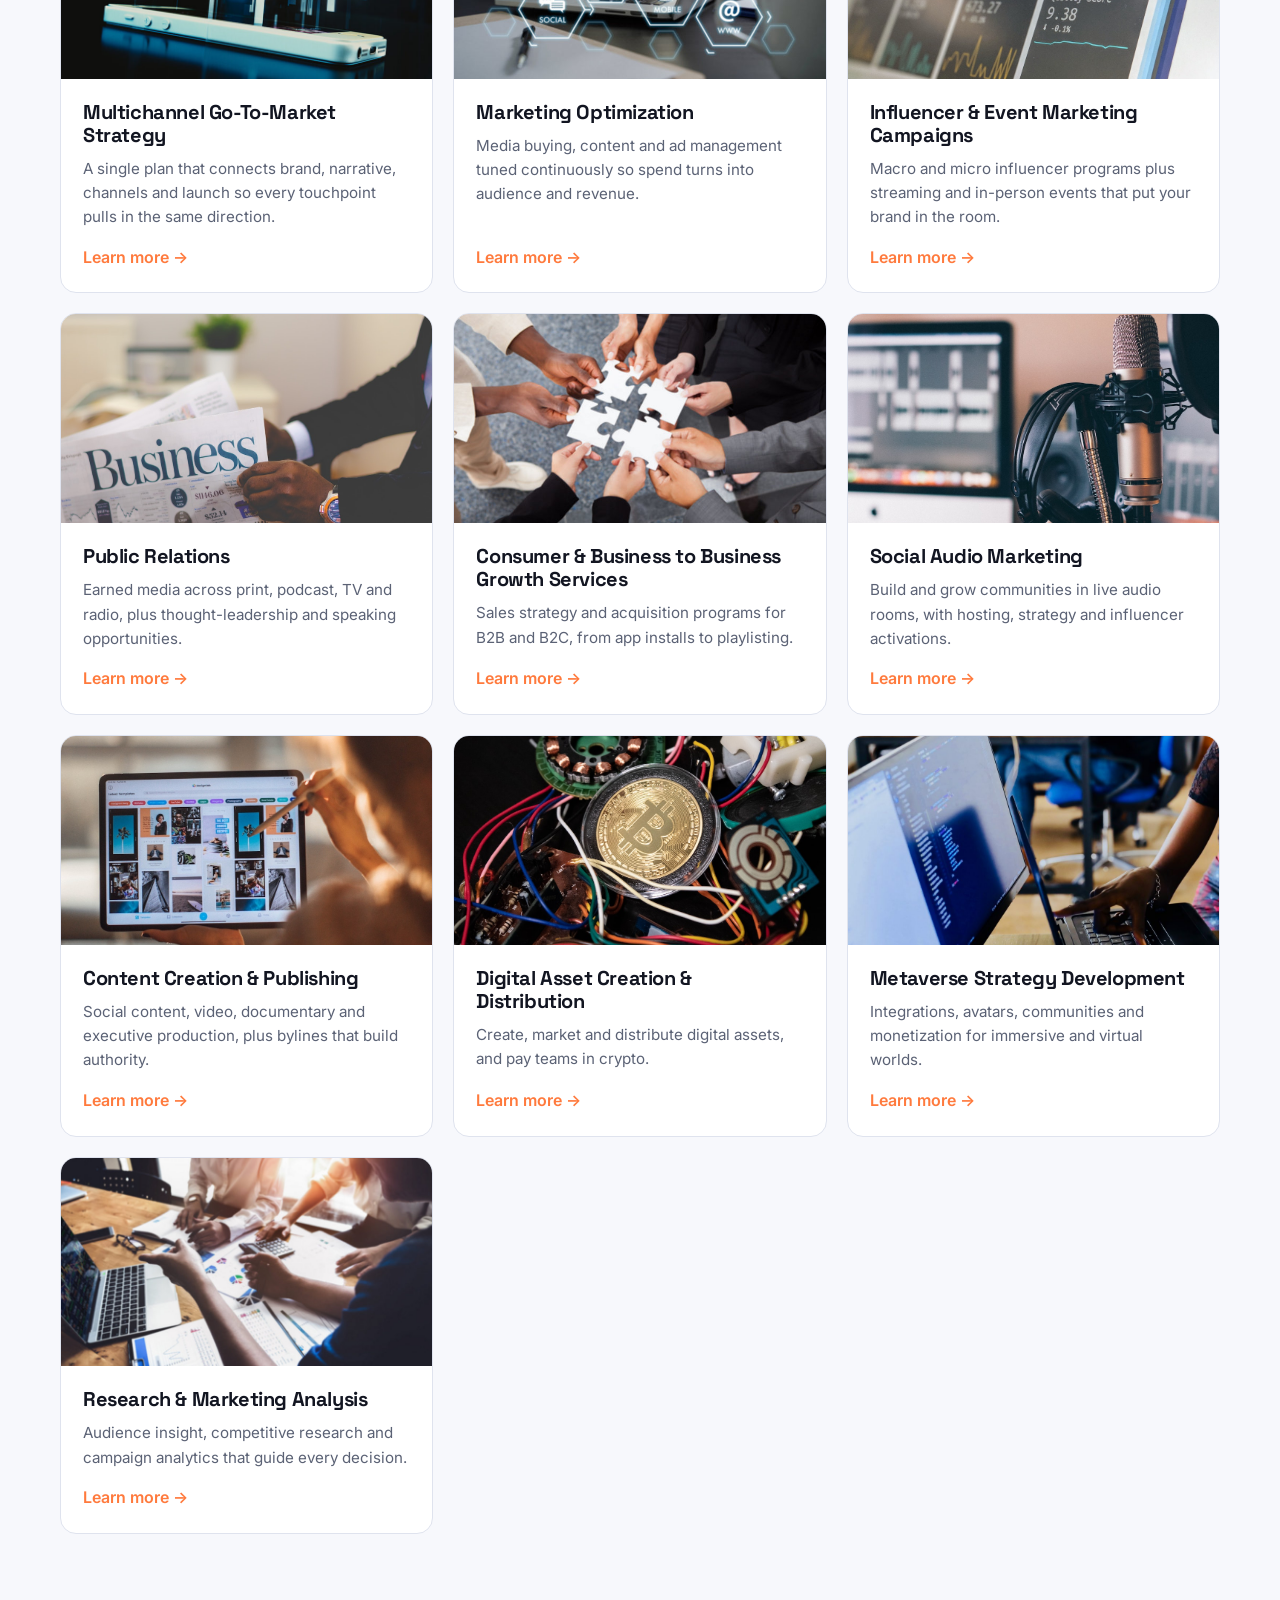
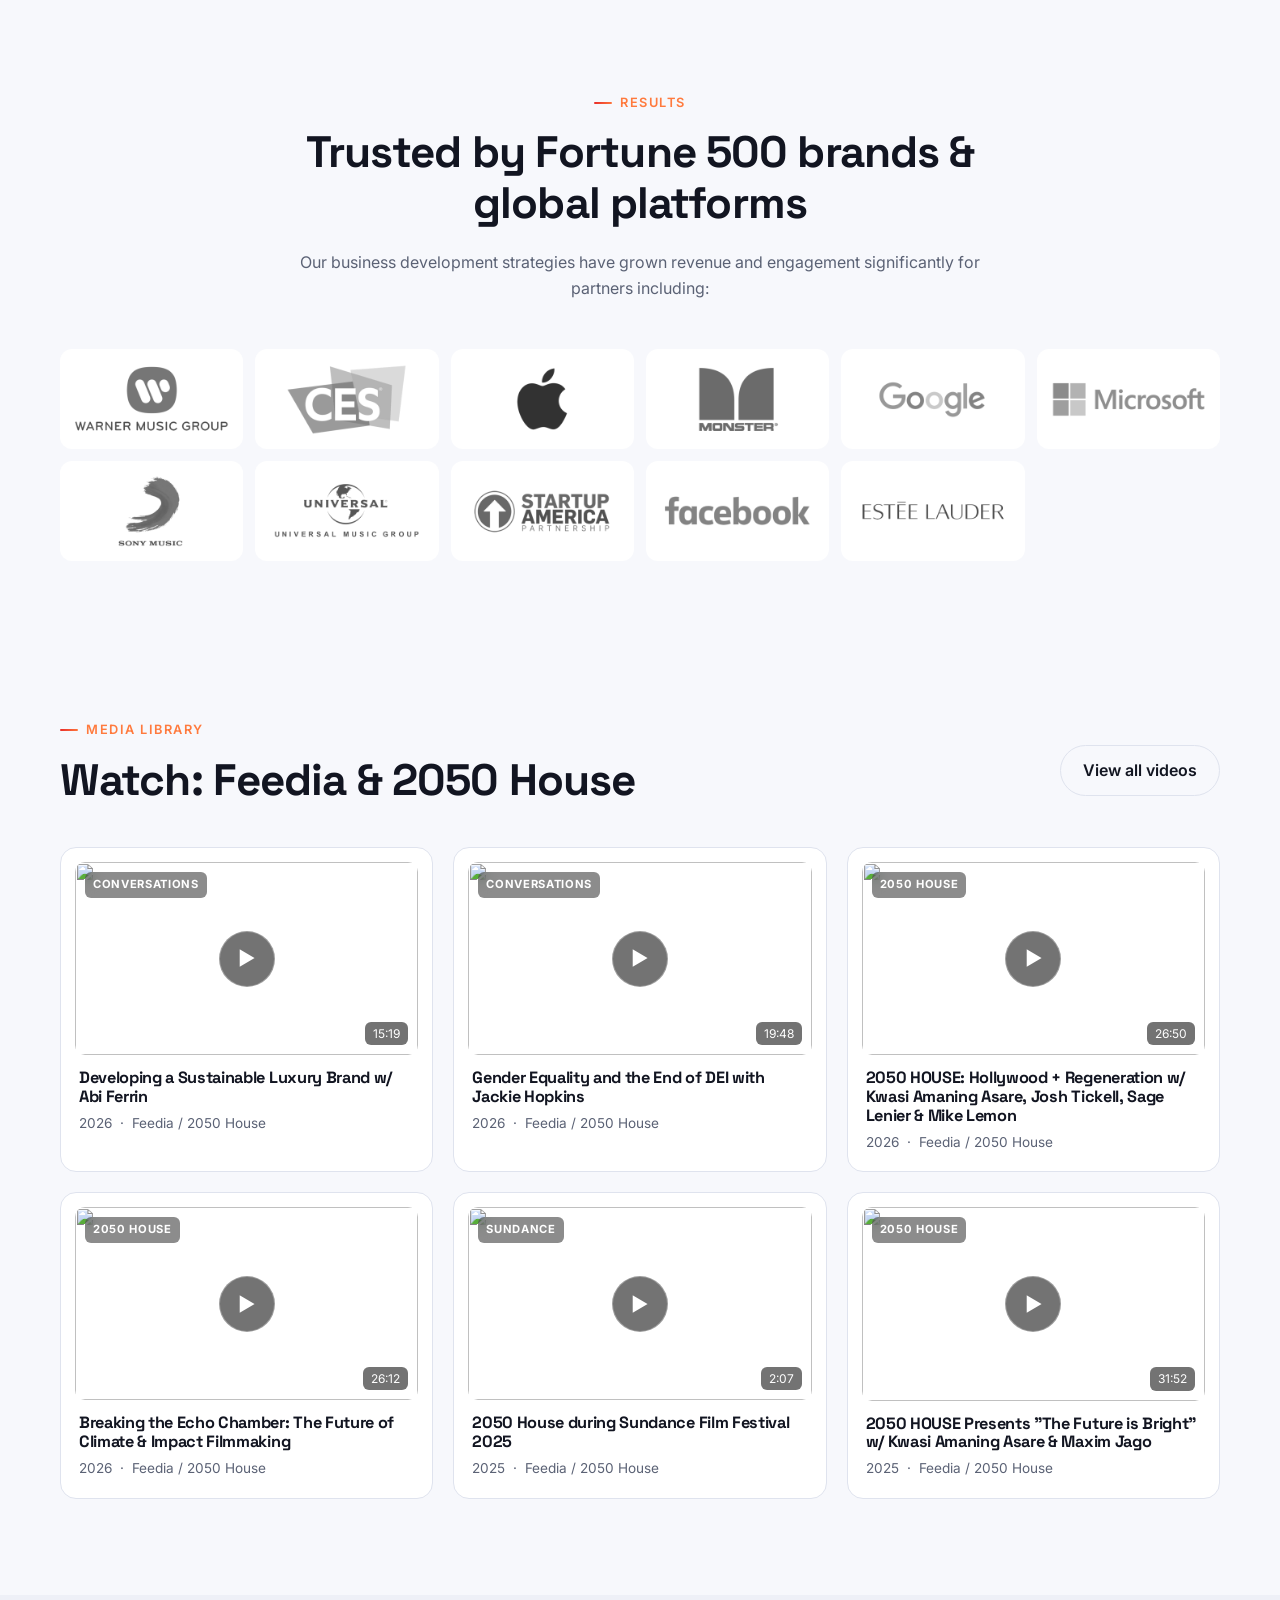
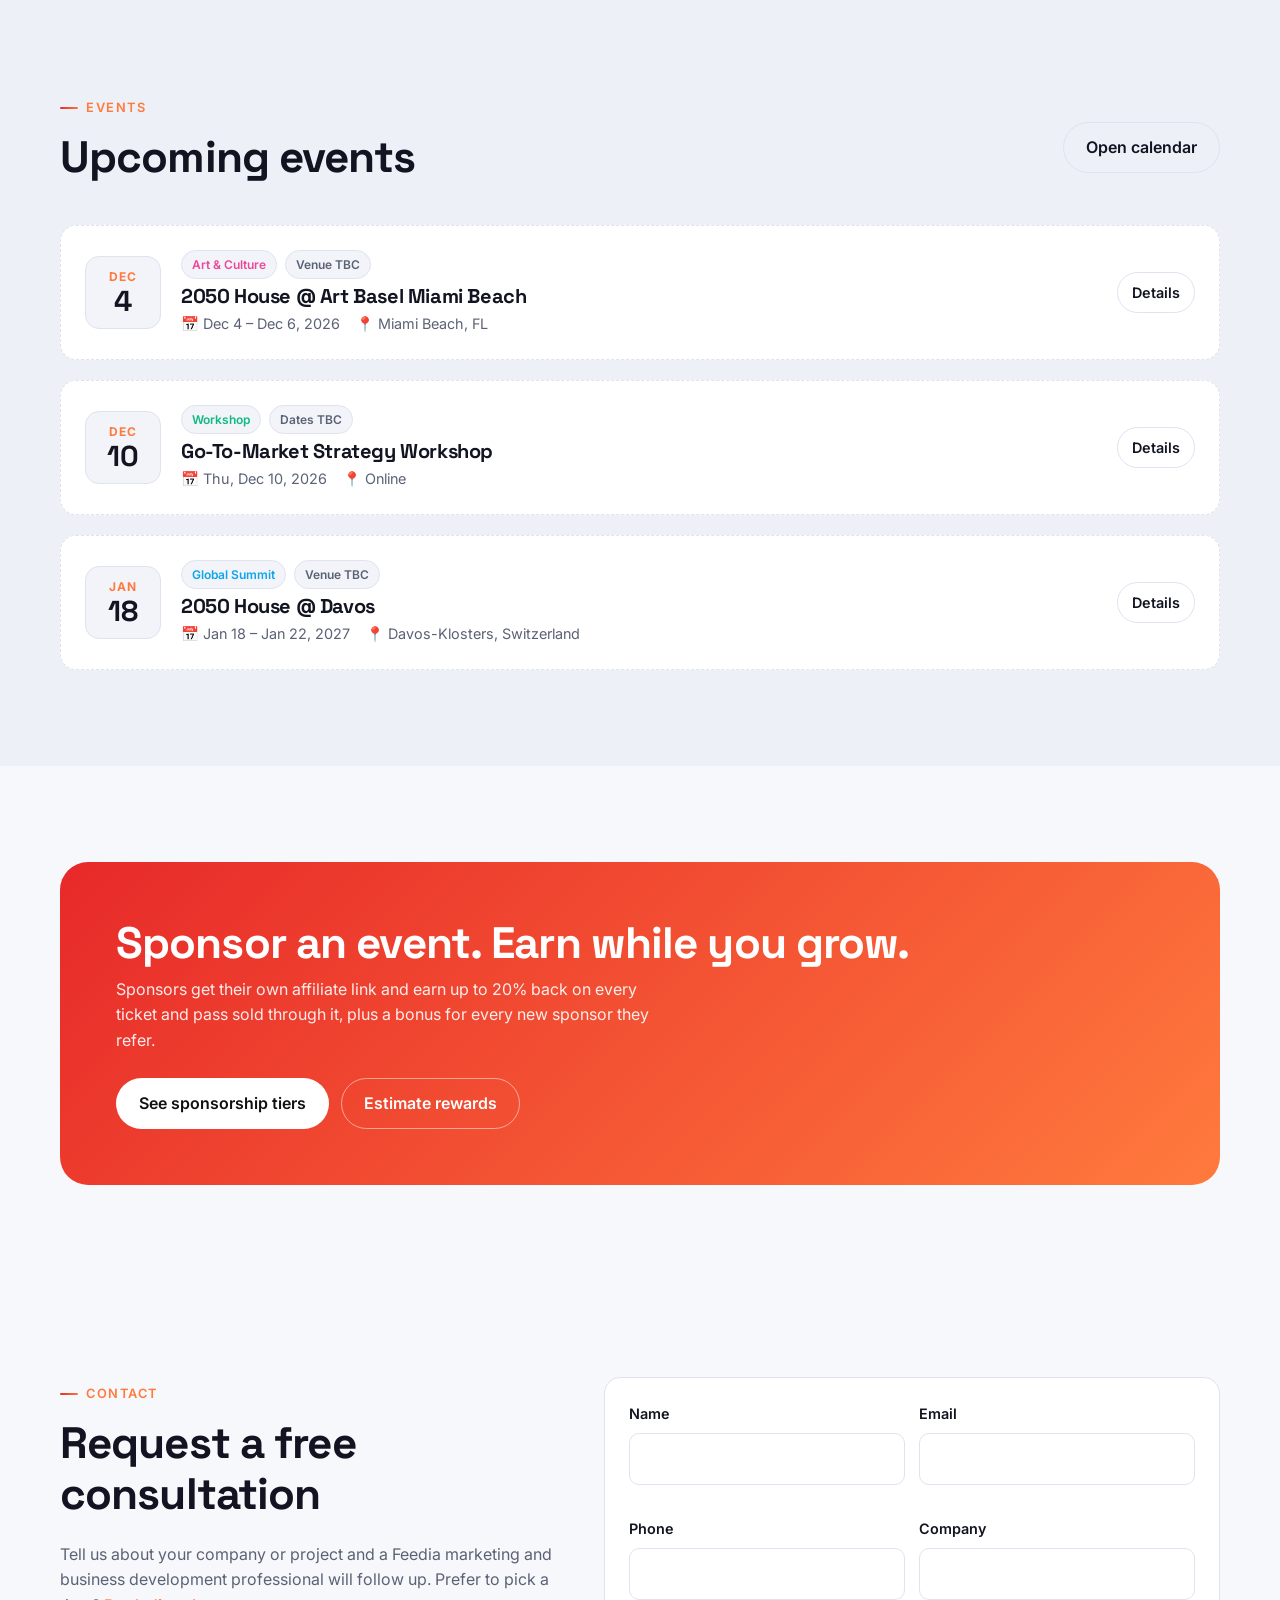
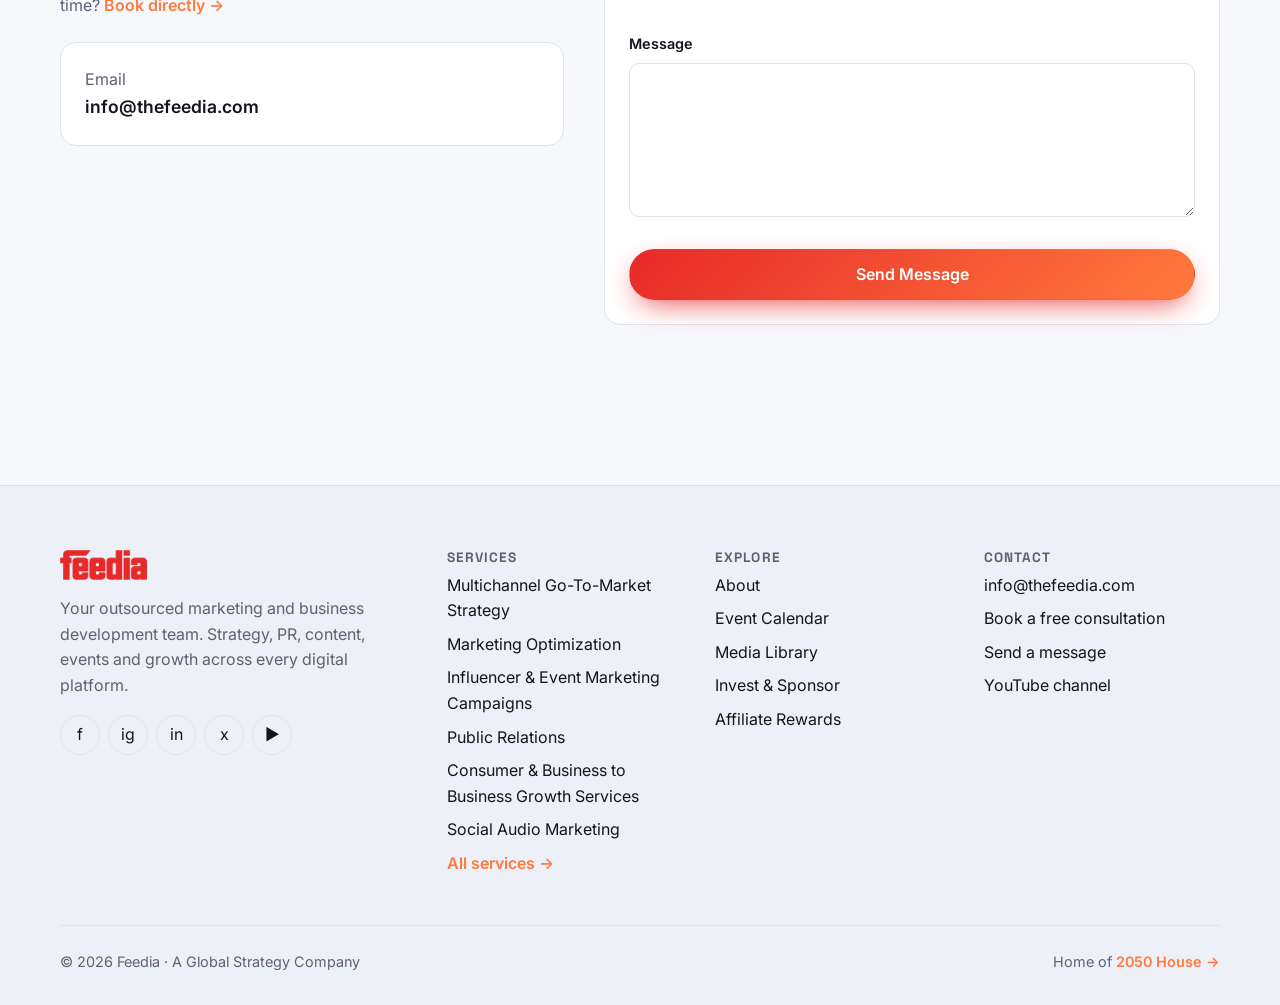
==== commit 73c0383d: "Add Davos, F1 Miami and Art Basel events - 2050 House @ Art Basel Miami Beach (Dec 4-6, 2026) - 2050" ====
--- a/index.html
+++ b/index.html
@@ -182,7 +182,7 @@
         return `<a class="card event-item lift reveal ${ev.tentative ? "tentative" : ""}" href="events.html#${ev.id}">
           <div class="date-chip"><span class="m">${U.MONTHS[d.getMonth()]}</span><span class="d">${d.getDate()}</span></div>
           <div>
-            <div style="display:flex;gap:8px;flex-wrap:wrap;margin-bottom:6px"><span class="tag" style="color:${cat.color}">${cat.label}</span>${ev.tentative ? '<span class="tag">Dates TBC</span>' : ""}</div>
+            <div style="display:flex;gap:8px;flex-wrap:wrap;margin-bottom:6px"><span class="tag" style="color:${cat.color}">${cat.label}</span>${ev.tentative ? `<span class="tag">${U.esc(ev.status || "Dates TBC")}</span>` : ""}</div>
             <h3 style="margin:0 0 4px">${U.esc(ev.title)}</h3>
             <div class="event-meta"><span>📅 ${U.fmtRange(ev)}</span><span>📍 ${U.esc(ev.location)}</span></div>
           </div>
